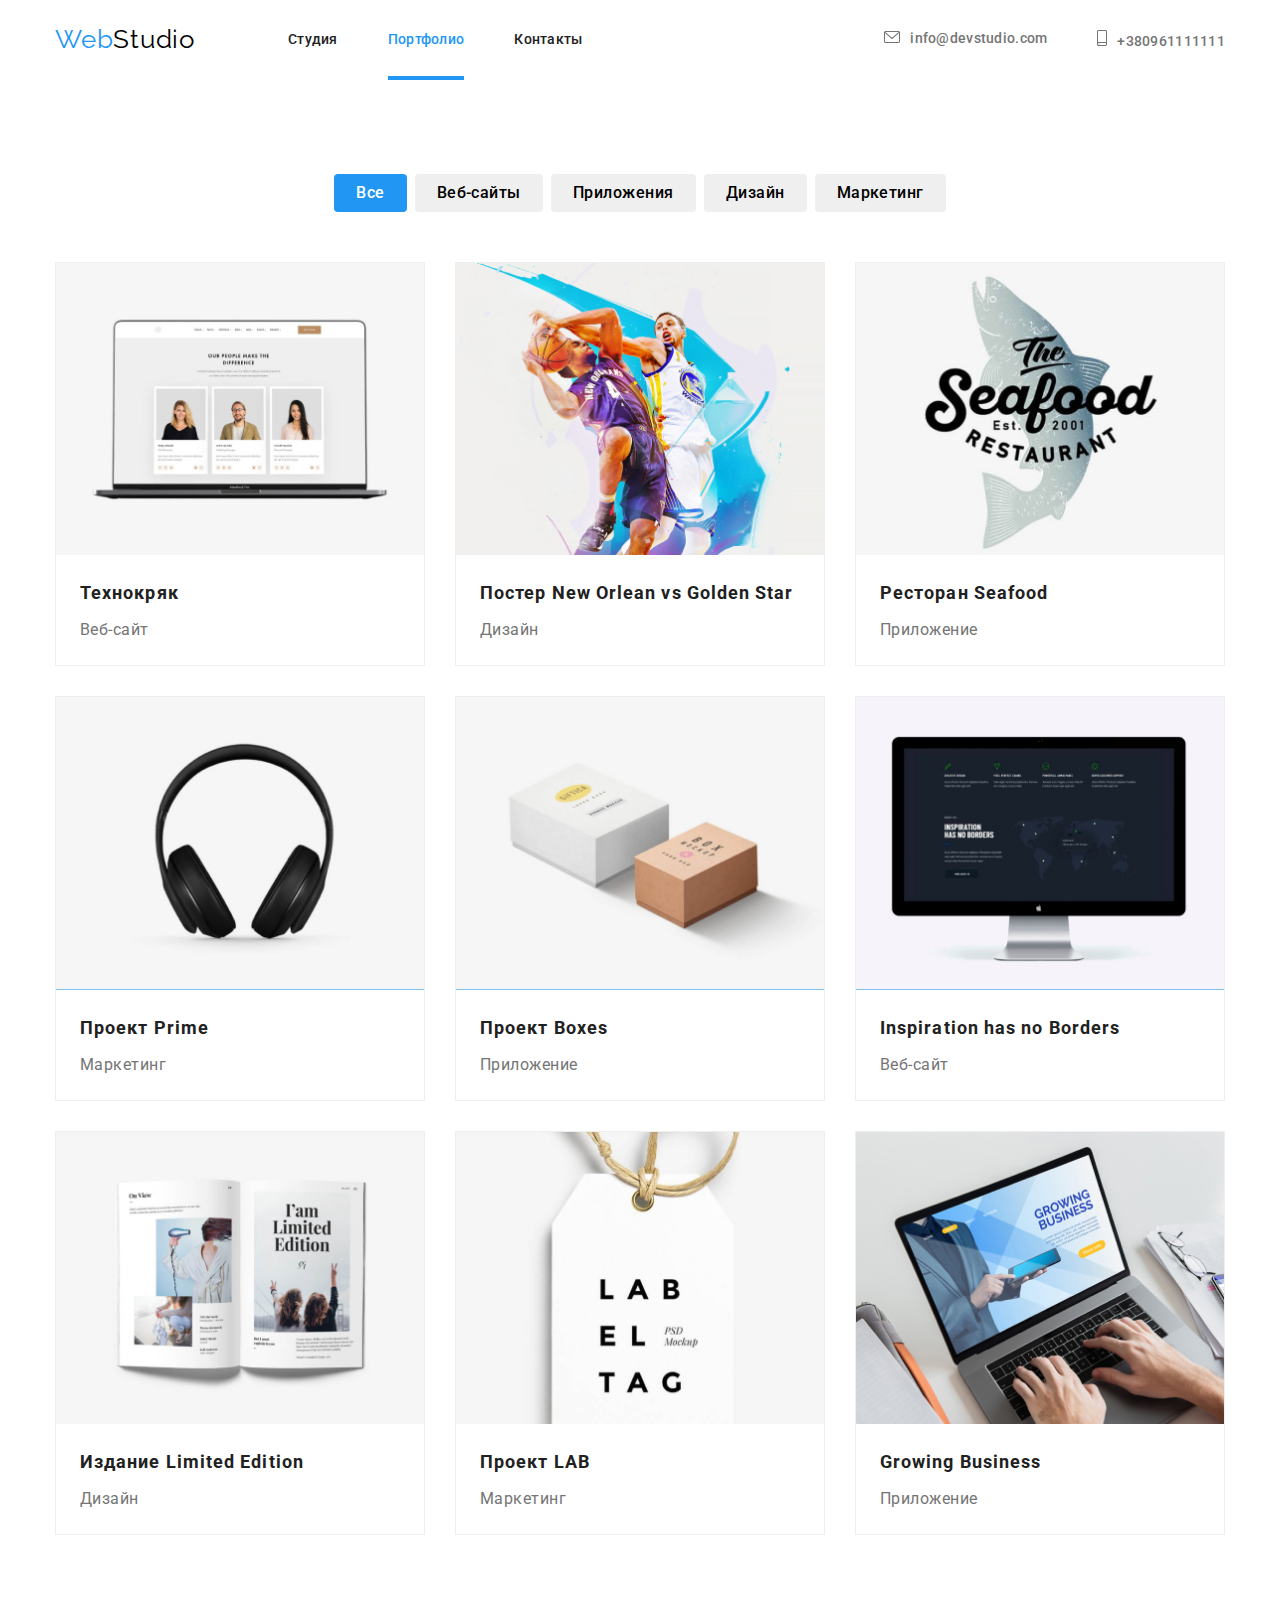
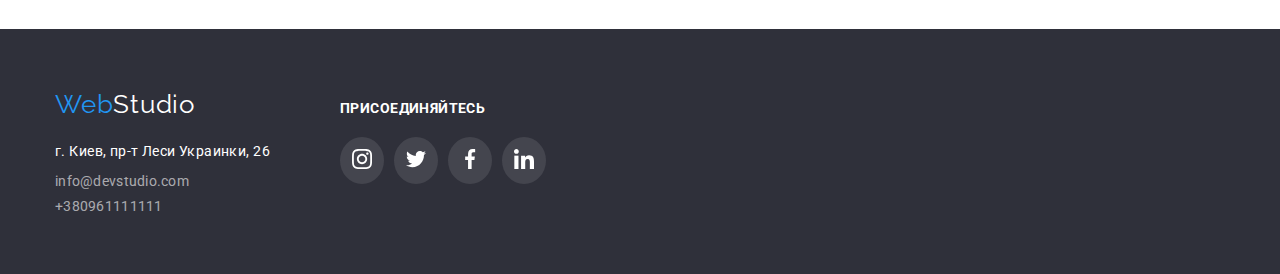
==== partfolio.html @ 58f903c3 "dz7" ====
<!DOCTYPE html>
<html lang="ru">

<head>
    <meta charset="UTF-8">
    <meta http-equiv="X-UA-Compatible" content="IE=edge">
    <meta name="viewport" content="width=device-width, initial-scale=1.0">
    <title>Dommashka2</title>
    <link rel="preconnect" href="https://fonts.gstatic.com" crossorigin>
    <link
        href="https://fonts.googleapis.com/css2?family=Roboto:wght@400;500;600;700;900&family=Raleway:wght@700&display=swap"
        rel="stylesheet">
    <link rel="stylesheet"
        href="https://cdnjs.cloudflare.com/ajax/libs/modern-normalize/1.1.0/modern-normalize.min.css" />
    <link rel="stylesheet" href="./css/styles.css">
</head>

<body>
    <header class="header">
        <div class="container nav-container">
            <nav class="nav">
                <a href="./index.html" class="logo link "><span class="accent">Web</span>Studio</a>
                <ul class="list site-nav">
                    <li class="item"><a href="./index.html" class="nav-link link">Студия</a></li>
                    <li class="item">
                        <div class="site-nav-thumb"><a href="./partfolio.html"
                                class="nav-link link accent hover-attribute">Портфолио</a>
                        </div>
                    </li>
                    <li class="item"><a href="" class="nav-link link">Контакты</a></li>
                </ul>
            </nav>
            <ul class="list contacts">
                <li class="contact-item"><a href="mailto:info@devstudio.com" class="contact-link link" type="email">
                        <svg class="icon-email">
                            <use href="./images/icons2.svg#icon-envelope"></use>
                        </svg>info@devstudio.com</a></li>
                <li class="contact-item "><a href="tel:+380961111111" class="contact-link link"><svg class="icon-tel">
                            <use href="./images/icons2.svg#icon-smartphone"></use>
                        </svg>+380961111111</a></li>
            </ul>
        </div>
    </header>
    <main>
        <section class="section">
            <div class="container">
                <h1 class="visually-hidden">Навигация и Портфолио</h1>
                <ul class="list partf-btn-ul">
                    <li class="partf-btn-list"><button class="partf-btn btn-active" type="button">Все</button></li>
                    <li class="partf-btn-list"><button class="partf-btn" type="button">Веб-сайты</button></li>
                    <li class="partf-btn-list"><button class="partf-btn" type="button">Приложения</button></li>
                    <li class="partf-btn-list"><button class="partf-btn" type="button">Дизайн</button></li>
                    <li class="partf-btn-list"><button class="partf-btn" type="button">Маркетинг</button></li>
                </ul>
                <ul class="list partf-block">
                    <li class="partf-item">
                        <!--<a href="">-->
                        <div class="partf-item-thumb">
                            <img src="./images/k.jpg" alt="portfolio1" width="370" height="294">
                            <p class="partf-item-overlay">Ресурс пропонує комплексні пропозиції з різним рівнем
                                функціоналу та сервісів. Все це
                                дозволить відвідувачу отримати
                                вичерпні відомості про компанію чи приватну особу.</p>
                        </div>
                        <div class="partf-text">
                            <h3 class="partf-img-text">Технокряк</h3>
                            <p class="partf-img-low-text">Веб-сайт</p>
                        </div>
                        <!-- </a>-->
                    </li>
                    <li class="partf-item">
                        <!--<a href="">-->
                        <div class="partf-item-thumb">
                            <img src="./images/k-1.jpg" alt="portfolio2" width="370" height="294">
                            <p class="partf-item-overlay">Ресурс пропонує комплексні пропозиції з різним рівнем
                                функціоналу та сервісів. Все це
                                дозволить відвідувачу отримати
                                вичерпні відомості про компанію чи приватну особу.</p>
                        </div>
                        <div class="partf-text">
                            <h3 class="partf-img-text">Постер New Orlean vs Golden Star</h3>
                            <p class="partf-img-low-text">Дизайн</p>
                        </div>
                        <!-- </a>-->
                    </li>
                    <li class="partf-item">
                        <!--<a href="">-->
                        <div class="partf-item-thumb">
                            <img src="./images/k-2.jpg" alt="portfolio3" width="370" height="294">
                            <p class="partf-item-overlay">Ресурс пропонує комплексні пропозиції з різним рівнем
                                функціоналу та сервісів. Все це
                                дозволить відвідувачу отримати
                                вичерпні відомості про компанію чи приватну особу.</p>
                        </div>
                        <div class="partf-text">
                            <h3 class="partf-img-text">Ресторан Seafood</h3>
                            <p class="partf-img-low-text">Приложение</p>
                        </div>
                        <!-- </a>-->
                    </li>
                    <li class="partf-item">
                        <!--<a href="">-->
                        <div class="partf-item-thumb">
                            <img src="./images/k-3.jpg" alt="portfolio4" width="370" height="294">
                            <p class="partf-item-overlay">Ресурс пропонує комплексні пропозиції з різним рівнем
                                функціоналу та сервісів. Все це
                                дозволить відвідувачу отримати
                                вичерпні відомості про компанію чи приватну особу.</p>
                        </div>
                        <div class="partf-text">
                            <h3 class="partf-img-text">Проект Prime</h3>
                            <p class="partf-img-low-text">Маркетинг</p>
                        </div>
                        <!-- </a>-->
                    </li>
                    <li class="partf-item">
                        <!--<a href="">-->
                        <div class="partf-item-thumb">
                            <img src="./images/k-4.jpg" alt="portfolio5" width="370" height="294">
                            <p class="partf-item-overlay">Ресурс пропонує комплексні пропозиції з різним рівнем
                                функціоналу та сервісів. Все це
                                дозволить відвідувачу отримати
                                вичерпні відомості про компанію чи приватну особу.</p>
                        </div>
                        <div class="partf-text">
                            <h3 class="partf-img-text">Проект Boxes</h3>
                            <p class="partf-img-low-text">Приложение</p>
                        </div>
                        <!-- </a>-->
                    </li>
                    <li class="partf-item">
                        <!--<a href="">-->
                        <div class="partf-item-thumb">
                            <img src="./images/k-5.jpg" alt="portfolio6" width="370" height="294">
                            <p class="partf-item-overlay">Ресурс пропонує комплексні пропозиції з різним рівнем
                                функціоналу та сервісів. Все це
                                дозволить відвідувачу отримати
                                вичерпні відомості про компанію чи приватну особу.</p>
                        </div>
                        <div class="partf-text">
                            <h3 class="partf-img-text">Inspiration has no Borders</h3>
                            <p class="partf-img-low-text">Веб-сайт</p>
                        </div>
                        <!-- </a>-->
                    </li>
                    <li class="partf-item">
                        <!--<a href="">-->
                        <div class="partf-item-thumb">
                            <img src="./images/k-6.jpg" alt="portfolio7" width="370" height="294">
                            <p class="partf-item-overlay">Ресурс пропонує комплексні пропозиції з різним рівнем
                                функціоналу та сервісів. Все це
                                дозволить відвідувачу отримати
                                вичерпні відомості про компанію чи приватну особу.</p>
                        </div>
                        <div class="partf-text">
                            <h3 class="partf-img-text">Издание Limited Edition</h3>
                            <p class="partf-img-low-text">Дизайн</p>
                        </div>
                        <!-- </a>-->
                    </li>
                    <li class="partf-item">
                        <!--<a href="">-->
                        <div class="partf-item-thumb">
                            <img src="./images/k-7.jpg" alt="portfolio8" width="370" height="294">
                            <p class="partf-item-overlay">Ресурс пропонує комплексні пропозиції з різним рівнем
                                функціоналу та сервісів. Все це
                                дозволить відвідувачу отримати
                                вичерпні відомості про компанію чи приватну особу.</p>
                        </div>
                        <div class="partf-text">
                            <h3 class="partf-img-text">Проект LAB</h3>
                            <p class="partf-img-low-text">Маркетинг</p>
                        </div>
                        <!-- </a>-->
                    </li>
                    <li class="partf-item">
                        <!--<a href="">-->
                        <div class="partf-item-thumb">
                            <img src="./images/k-8.jpg" alt="portfolio9" width="370" height="294">
                            <p class="partf-item-overlay">Ресурс пропонує комплексні пропозиції з різним рівнем
                                функціоналу та сервісів. Все це
                                дозволить відвідувачу отримати
                                вичерпні відомості про компанію чи приватну особу.</p>
                        </div>
                        <div class="partf-text">
                            <h3 class="partf-img-text">Growing Business</h3>
                            <p class="partf-img-low-text">Приложение</p>
                        </div>
                        <!-- </a>-->
                    </li>
                </ul>
            </div>
        </section>
    </main>
    <footer class="footer">
        <div class="container div-footer">
            <div>
                <a href="./index.html" class="footer-logo link"><span class="accent">Web</span>Studio</a>
                <address class="address">
                    г. Киев, пр-т Леси Украинки, 26
                </address>
                <ul class="list footer-list">
                    <li class="footer-item"><a href="mailto:info@devstudio.com" class="contact-link-bottom link"
                            type="email">info@devstudio.com</a></li>
                    <li class="footer-item"><a href="tel:+380961111111"
                            class="contact-link-bottom link">+380961111111</a>
                    </li>
                </ul>
            </div>
            <div class="social">
                <h2 class="social-tittle">ПРИСОЕДИНЯЙТЕСЬ</h2>
                <ul class="social-list">
                    <li class="social-item"><a href="" class="social-link">
                            <svg width="20" height="20" class="social-icon">
                                <use href="./images/icons1.svg#icon-instagram"></use>
                            </svg>
                        </a>
                    </li>
                    <li class="social-item"><a href="" class="social-link">
                            <svg width="20" height="20" class="social-icon">
                                <use href="./images/icons1.svg#icon-twitter"></use>
                            </svg>
                        </a>
                    </li>
                    <li class="social-item"><a href="" class="social-link">
                            <svg width="20" height="20" class="social-icon">
                                <use href="./images/icons1.svg#icon-facebook"></use>
                            </svg>
                        </a>
                    </li>
                    <li class="social-item"><a href="" class="social-link">
                            <svg width="20" height="20" class="social-icon">
                                <use href="./images/icons1.svg#icon-linkedin"></use>
                            </svg>
                        </a>
                    </li>
                </ul>
            </div>
        </div>
    </footer>

</body>

</html>
---- css/styles.css ----
html {
    box-sizing: border-box;
}

*,
*::after,
*::before {
    box-sizing: inherit;
}

:root {
    --primary-text-color: #212121;
    --tittle-text-color: #757575;
    --text-color: #000000;
    --accent-color: #2196F3;
    --white-color: #ffffff;
    --primary-white-color: #F5F4FA;
    --background-color: #2F303A;
    --contakt-color: rgba(255, 255, 255, 0.6);
}

body {
    font-family: 'Roboto';
    color: var(--primary-text-color);
    letter-spacing: 0.02em;
    font-size: 14px;
    background: var(--white-color);
    padding-top: 80px;
}

h1,
h2,
h3,
h4,
h5,
h6,
p {
    margin-top: 0;
}

img {
    display: block;
    max-width: 100%;
    height: auto;
}

.section {
    padding-top: 94px;
    padding-bottom: 94px;
}

.container {
    width: 1200px;
    margin-left: auto;
    margin-right: auto;
    padding-left: 15px;
    padding-right: 15px;
}

.link {
    text-decoration: none;
    color: inherit;
}

.list {
    list-style: none;
    padding-left: 0;
    margin: 0;
}

.current {
    color: var(--accent-color);
}

.header {
    padding-top: 24px;
    padding-bottom: 25px;

    position: fixed;
    width: 100%;
    max-height: 80px;
    background-color: var(--white-color);
    top: 0;
    left: 0;
    z-index: 100;
    /*height: 80px;
    background-color: var(--white-color);
    margin-left: auto;
    margin-right: auto;*/


}

.nav-container {
    display: block;
    display: flex;
    align-items: center;
}

.nav {
    display: block;
    display: flex;
    align-items: center;
}

.site-nav {
    display: flex;
}

.site-nav-thumb {
    position: relative;
}

.item {
    position: relative;
}

.site-nav .item:not(:last-child) {
    margin-right: 50px;
}

.logo {
    font-family: 'Raleway';
    font-size: 26px;
    line-height: 1.2;
    letter-spacing: 0.03em;
    color: var(--text-color);

    display: flex;
    margin-right: 93px;
}

.hover-attribute::before {
    position: absolute;
    left: 0;
    bottom: -32px;



    display: block;
    content: "";
    width: 100%;
    height: 4px;
    background-color: var(--accent-color);
}

.nav-link {
    font-weight: 500;
    line-height: 1.14;
    color: inherit;
}

.contacts {
    display: flex;
    margin-left: auto;
}

.contacts .contact-item+.contact-item {
    margin-left: 50px;
}

.contact-link {
    color: var(--tittle-text-color);
    font-weight: 500;
    line-height: 1.14;
}

.contact-link-bottom {
    color: var(--contakt-color);
}

.contact-link:hover,
.contact-link:focus,
.contact-link-bottom:hover,
.contact-link-bottom:focus {
    color: var(--accent-color)
}

.nav-link:hover,
.nav-link:active,
.nav-link:focus {
    color: var(--accent-color);
}

.icon-email {
    width: 23px;
    height: 12px;
    margin-right: 10px;
    fill: currentColor;
}

.icon-tel {
    width: 10px;
    height: 16px;
    margin-right: 10px;
    fill: currentColor;
}

.accent {
    color: var(--accent-color);
}

.hero {
    text-align: center;
    padding-top: 200px;
    padding-bottom: 200px;
}

.overlay {
    max-width: 1600px;
    height: 600px;
    margin-left: auto;
    margin-right: auto;
    background-image: linear-gradient(to right,
            rgba(47, 48, 58, 0.4),
            rgba(47, 48, 58, 0.4)),
        url(../images/hero-bakg.jpg);
}

.hero-text {
    margin-top: 0px;
    margin-bottom: 30px;
    font-weight: 900;
    font-size: 44px;
    line-height: 1.36;
    letter-spacing: 0.06em;
    text-transform: uppercase;
    color: var(--white-color);

    width: 696px;
    margin-left: auto;
    margin-right: auto;

}

.hero-btn {
    width: 200px;
    height: 50px;
    border-radius: 4px;
    background: var(--accent-color);
    font-family: 'Roboto';
    font-size: 16px;
    line-height: 1.87;
    color: var(--white-color);
    cursor: pointer;

    display: inline-block;
    border: none;
}

.partf-btn {
    font-family: inherit;
    border-radius: 4px;
    font-weight: 500;
    font-size: 16px;
    line-height: 1.62;
    text-align: center;
    letter-spacing: 0.03em;

    border: none;
    padding-top: 6px;
    padding-bottom: 6px;
    padding-left: 22px;
    padding-right: 22px;
}

.partf-btn:hover,
.partf-btn:focus {
    background: var(--accent-color);
    color: var(--white-color);
    cursor: pointer;

    box-shadow: 0px 3px 1px rgba(0, 0, 0, 0.1), 0px 1px 2px rgba(0, 0, 0, 0.08), 0px 2px 2px rgba(0, 0, 0, 0.12);
}

.partf-item-thumb {
    position: relative;
    overflow: hidden;
}

.partf-item-overlay {
    position: absolute;
    bottom: 0;
    left: 0;
    transform: translateY(100%);

    width: 100%;
    height: 100%;
    padding: 30px;
    margin: 0;

    font-family: 'Roboto';
    font-size: 18px;
    line-height: 1.55;
    letter-spacing: 0.03em;
    color: #FFFFFF;
    background-color: rgba(33, 150, 243, 0.9);

    transition: transform 250ms ease-in-out;
}


.btn-active {
    background: var(--accent-color);
    color: var(--white-color);
    cursor: pointer;
}

.future {
    padding-bottom: 0px;
}

.future-list {
    display: flex;
}

.future-item:nth-child(1)::before {
    content: "";
    display: block;
    height: 120px;
    background-image: url(../images/icons/antenna1.svg);
    background-repeat: no-repeat;
    background-position: center;
    background-color: #F5F4FA;
    margin-bottom: 30px;
}

.future-item:nth-child(2)::before {
    content: "";
    display: block;
    height: 120px;
    background-image: url(../images/icons/clock1.svg);
    background-repeat: no-repeat;
    background-position: center;
    background-color: #F5F4FA;
    margin-bottom: 30px;
}

.future-item:nth-child(3)::before {
    content: "";
    display: block;
    height: 120px;
    background-image: url(../images/icons/diagram1.svg);
    background-repeat: no-repeat;
    background-position: center;
    background-color: #F5F4FA;
    margin-bottom: 30px;
}

.future-item:nth-child(4)::before {
    content: "";
    display: block;
    height: 120px;
    background-image: url(../images/icons/astronaut1.svg);
    background-repeat: no-repeat;
    background-position: center;
    background-color: #F5F4FA;
    margin-bottom: 30px;
}

.future-item {
    text-align: left;
}

.future-item+.future-item {
    margin-left: 30px;
}

.future-title-text {
    font-size: 14px;
    line-height: 1.71;
    text-transform: uppercase;

    margin-bottom: 10px;
}

.future-low-text {
    line-height: 1.2;
    letter-spacing: 0.03em;
    color: var(--tittle-text-color);
}

.work-list {
    display: flex;
}

.work-item-box {
    position: relative;
}

.work-item-text {
    position: absolute;
    bottom: 0;
    left: 0;
    padding-top: 27px;
    /*
    padding-bottom: 27px;
    padding-left: 107px;
    padding-right: 107px;*/


    width: 100%;
    height: 70px;
    margin: 0;
    background-color: rgba(47, 48, 58, 0.8);
    color: var(--white-color);

    line-height: 1.14;
    text-align: center;
    letter-spacing: 0.03em;
    text-transform: uppercase;
}

.work-list .work-item:not(:last-child) {
    margin-right: 30px;
}

.team {
    background: var(--primary-white-color);
}

.team-list {
    display: flex;
}

.team-item {
    background: #ffffff;
    box-shadow: 0px 1px 3px rgba(0, 0, 0, 0.12),
        0px 1px 1px rgba(0, 0, 0, 0.14),
        0px 2px 1px rgba(0, 0, 0, 0.2);
    border-radius: 0px 0px 4px 4px;
}

.team-item:not(:last-child) {
    margin-right: 30px;
}

.link-team {
    display: block;
    padding: 12px;

    color: #AFB1B8;

    width: 44px;
    height: 44px;
}

.link-team:hover,
.link-team:focus {
    background-color: var(--accent-color);
    border-radius: 50%;
    color: var(--white-color);
}

.link-team-item:not(:last-child) {
    margin-right: 10px;
}

.team-social-icon {
    fill: currentColor;
}

.client {
    list-style: none;
    display: flex;
    justify-content: center;
    margin-top: 0px;
    margin-bottom: 0px;
}

.client-box {
    padding-left: 32px;
    padding-right: 32px;
    padding-top: 16px;
    padding-bottom: 16px;

    border: 1px solid #AFB1B8;
    border-radius: 4px;
    color: #AFB1B8;
}

.client-box:not(:last-child) {
    margin-right: 30px;
}

.client-box:hover,
.client-box:focus {
    border-color: var(--accent-color);
    color: var(--accent-color);
}

.client-link {
    color: currentColor;
}

.client-icon {
    fill: currentColor;
}

.partf-img-text {
    font-size: 18px;
    line-height: 2;

    letter-spacing: 0.06em;
    margin-bottom: 4px;

}

.partf-img-low-text {
    font-size: 16px;
    line-height: 1.87;

    letter-spacing: 0.03em;
    color: var(--tittle-text-color);
    margin-bottom: 0px;
}

.img-team-text {
    padding-bottom: 30px;
    padding-top: 30px;
}

.team-text {
    font-weight: 500;
    font-size: 16px;
    line-height: 1.18;

    text-align: center;
    letter-spacing: 0.03em;
    margin-bottom: 10px;
}

.team-low-text {
    font-weight: 400;
    font-size: 16px;
    line-height: 1.18;
    color: var(--tittle-text-color);
    text-align: center;
    letter-spacing: 0.03em;

    margin-bottom: 0px;

}

.link-team-box {
    display: flex;
    margin-top: 16px;
    padding-right: 32px;
    padding-left: 32px;
    list-style: none;

}

.section-tittle {
    font-family: 'Roboto';
    font-size: 36px;
    line-height: 1.16;
    text-align: center;
    letter-spacing: 0.03em;

    margin-bottom: 50px;
}

.visually-hidden {
    position: absolute;
    width: 1px;
    height: 1px;
    margin: -1px;
    border: 0;
    padding: 0;
    white-space: nowrap;
    clip-path: inset(100%);
    clip: rect(0 0 0 0);
    overflow: hidden;
}

.partf-btn-ul {
    display: flex;
    justify-content: center;
    margin-bottom: 50px;
}

.partf-btn-list:not(:last-child) {
    margin-right: 8px;
}

.partf-block {
    display: flex;
    flex-wrap: wrap;
}

.partf-item {
    width: 370px;
    margin-right: 30px;

    background: #FFFFFF;
    border: 1px solid #EEEEEE;
}

.partf-item:hover .partf-item-overlay {
    transform: translateY(0);
}

.partf-item:hover,
.partf-item:focus {
    box-shadow: 0px 1px 1px rgba(0, 0, 0, 0.12), 0px 4px 4px rgba(0, 0, 0, 0.06), 1px 4px 6px rgba(0, 0, 0, 0.16);

}

.partf-text {
    padding-left: 24px;
    padding-right: 24px;
    padding-top: 20px;
    padding-bottom: 20px;
}

.partf-item:nth-child(3n+3) {
    margin-right: 0px;
}

.partf-item:nth-last-child(-n+3) {
    margin-top: 30px;
}

.partf-item:nth-child(-n+3) {
    margin-bottom: 30px;
}

.div-footer {
    display: flex;
}

.address {
    font-style: normal;
    line-height: 1.71;
    letter-spacing: 0.03em;
    color: var(--white-color);

    margin-top: 20px;
}

.footer-list {
    margin-top: 9px;
}

.footer-item:not(:last-child) {
    margin-bottom: 9px;
}

.footer-logo {
    color: var(--white-color);
    font-family: 'Raleway';
    font-size: 26px;
    line-height: 1.2;
    letter-spacing: 0.03em;
}

.social {
    padding-top: 12px;
    padding-left: 70px;
}

.social-item {
    width: 44px;
    height: 44px;
}

.social-tittle {
    font-size: 14px;
    line-height: 1.14;
    letter-spacing: 0.03em;
    margin-bottom: 20px;

    color: var(--white-color);
}

.social-list {
    list-style: none;
    display: flex;
    margin-top: 0px;
    margin-bottom: 0px;

    padding-left: 0px;
}

.social-link {
    display: inline-block;
    padding: 12px;
    color: var(--white-color);
    background-color: rgba(255, 255, 255, 0.1);
    border-radius: 50%;
}

.social-link:hover,
.social-link:focus {
    background-color: var(--accent-color);
}

.social-item:not(:last-child) {
    margin-right: 10px;
}

.social-icon {
    fill: var(--white-color)
}

.footer {
    background: var(--background-color);
    padding-top: 60px;
    padding-bottom: 60px;
}

.footer-form-container {
    padding-left: 93px;
    padding-top: 12px;
}

.footer-form-tittle {
    font-family: 'Roboto';
    font-style: normal;
    font-weight: 700;
    font-size: 14px;
    line-height: 1.2;
    letter-spacing: 0.03em;
    text-transform: uppercase;
    margin-bottom: 20px;

    color: #FFFFFF;
}

.footer-form {
    display: flex;
    align-items: center;
}

.footer-form-input {
    width: 358px;
    height: 50px;
    padding-left: 16px;
    border: 1px solid rgba(255, 255, 255, 0.3);
    filter: drop-shadow(0px 4px 4px rgba(0, 0, 0, 0.15));
    border-radius: 4px;
    box-sizing: border-box;
    background: #2F303A;

    color: var(--white-color);
}

.icon-contact-form {
    position: absolute;
    top: 50%;
    left: 10px;
    display: inline-block;
    width: 20px;
    height: 20px;
}

.footer-form-btn {
    width: 200px;
    height: 50px;
    font-family: 'Roboto';
    font-style: normal;
    font-weight: 700;
    font-size: 16px;
    line-height: 1.87;
    cursor: pointer;
    padding-left: 28px;
    padding-top: 10px;
    padding-right: 28px;
    padding-bottom: 10px;
    margin-left: 12px;

    display: flex;
    align-items: center;
    text-align: center;
    letter-spacing: 0.06em;

    color: #FFFFFF;

    background: #2196F3;
    box-shadow: 0px 4px 4px rgba(0, 0, 0, 0.15);
    border-radius: 4px;
    border-color: #2196F3;
}

.footer-form-svg {
    width: 24px;
    height: 24px;
    margin-left: 10px;
}

/*------Modal window--------*/
.backdrop.is-hidden {
    opacity: 0;
    pointer-events: none;
}

.backdrop {
    position: fixed;
    top: 0;
    left: 0;
    width: 100%;
    height: 100%;
    background-color: rgba(72, 72, 72, 0.6);
    transition: opacity 250ms ease-in-out;

}

.modal {
    width: 528px;
    height: 581px;
    background-color: #FFFFFF;
    position: absolute;
    top: 50%;
    left: 50%;
    transform: translate(-50%, -50%);

    box-shadow: 0px 1px 3px rgba(0, 0, 0, 0.12), 0px 1px 1px rgba(0, 0, 0, 0.14), 0px 2px 1px rgba(0, 0, 0, 0.2);
    border-radius: 4px;
}

.modal-btn {
    position: absolute;
    top: 8px;
    right: 8px;

    background-color: #ffffff;

    width: 30px;
    height: 30px;
    border: 1px solid rgba(0, 0, 0, 0.1);
    border-radius: 50%;
    display: flex;
    justify-content: center;
    align-items: center;

    cursor: pointer;

}

.modal-btn-icon {
    width: 11px;
    height: 11px;
}

.modal-btn:hover {
    color: var(--accent-color);
}

.modal-btn:hover>.modal-btn-icon {
    fill: currentColor;
}

.modal-form-container {
    padding-top: 40px;
    padding-left: 41px;
    padding-right: 39px;
    padding-bottom: 40px;

}

.modal-form-tittle {
    margin-bottom: 12px;

    font-family: 'Roboto';
    font-style: normal;
    font-size: 20px;
    line-height: 1.15;
    text-align: center;
    letter-spacing: 0.03em;

    color: #212121;
}

.contact-form {
    display: flex;
    flex-direction: column;
    align-items: center;
}

.contact-form-group {
    display: flex;
    flex-direction: column;
    align-items: center;
}

.contact-form-feeld {
    position: relative;
}

.contact-form-feeld:not(:last-child) {
    margin-bottom: 10px;
}

.contact-form-label {
    display: inline-block;
    margin-bottom: 4px;

    font-family: 'Roboto';
    font-style: normal;
    font-weight: 400;
    font-size: 12px;
    line-height: 1.16;

    letter-spacing: 0.01em;

    color: #757575;
}

.contact-form-input {
    width: 448px;
    height: 40px;
    box-sizing: border-box;
    border: 1px solid rgba(33, 33, 33, 0.2);
    border-radius: 4px;
    padding-left: 35px;
    outline: rgba(33, 33, 33, 0.2);
}

.contact-form-input:hover,
.contact-form-input:focus,
.contact-form-textarea:hover,
.contact-form-textarea:focus {
    border-color: var(--accent-color);
    outline: var(--accent-color);
}


.contact-form-input:hover+.icon-contact-form>.icon-contact-form-svg,
.contact-form-input:focus+.icon-contact-form>.icon-contact-form-svg {
    fill: var(--accent-color);
}

.contact-form-textarea {
    width: 448px;
    height: 120px;
    resize: none;
    box-sizing: border-box;
    border: 1px solid rgba(33, 33, 33, 0.2);
    border-radius: 4px;
    padding-left: 16px;
    padding-top: 12px;

}

.contact-form-checkbox {
    margin-top: 20px;
}

.checkbox-link {
    color: var(--accent-color);
}

.checkbox-text {
    user-select: none;
}

.contact-form-custom {
    display: inline-flex;
    justify-content: center;
    align-items: center;


    margin-right: 7px;
    width: 15px;
    height: 15px;
    outline: 2px solid #000000;
    outline-offset: -2px;
    border-radius: 2px;
    transition: background-color 250ms ease-in-out;
}

.checkbox:checked+.contact-form-custom {
    background-color: #2196F3;
    outline: 2px solid #2196F3;
}

.modal-btn-form {
    font-family: 'Roboto';
    font-style: normal;
    font-weight: 700;
    font-size: 16px;
    line-height: 1.87;
    letter-spacing: 0.06em;
    width: 200px;
    height: 50px;
    cursor: pointer;

    color: #FFFFFF;

    background-color: rgb(33, 150, 243);
    box-shadow: 0px 4px 4px rgba(0, 0, 0, 0.15);
    border-radius: 4px;
    border-color: #2196F3;
    transition: background-color 250ms ease-in-out;

    margin-top: 30px;
}

.modal-btn-form:hover {
    background-color: rgb(24, 140, 232);
}
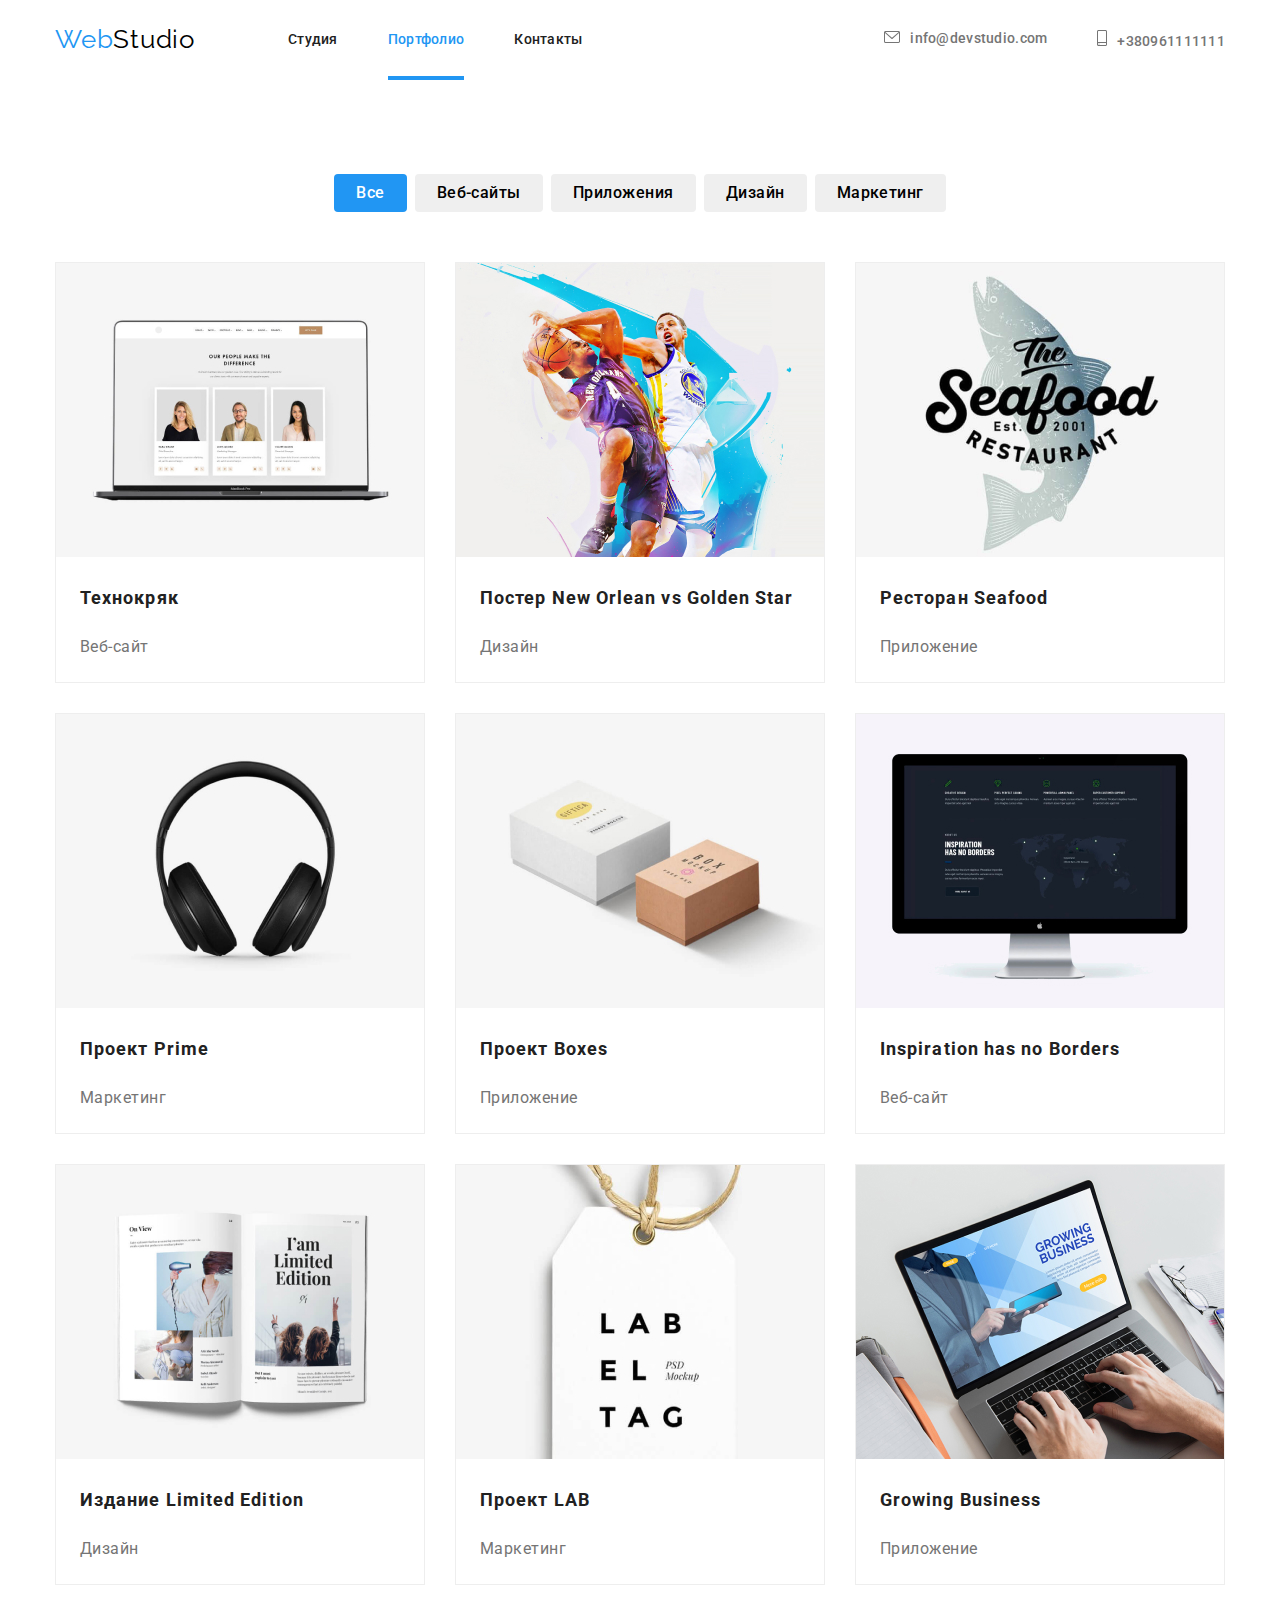
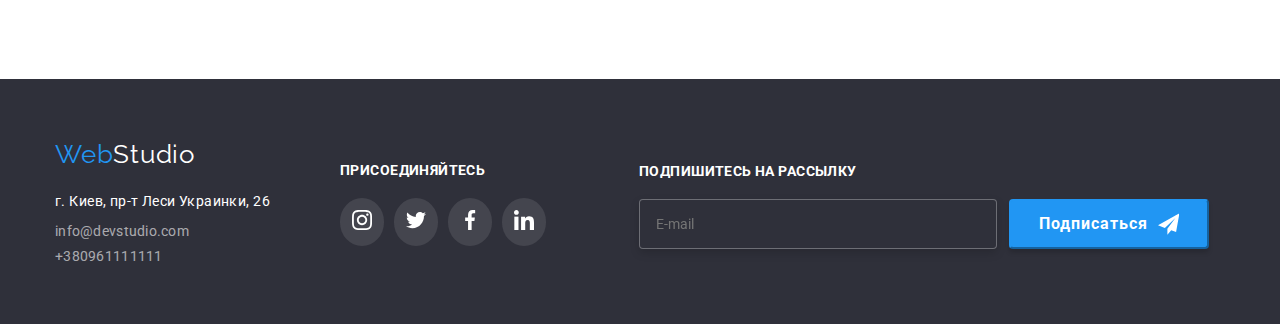
==== commit 816f91ed: "dz7" ====
--- a/partfolio.html
+++ b/partfolio.html
@@ -236,6 +236,19 @@
                     </li>
                 </ul>
             </div>
+            <div class="footer-form-container">
+                <h2 class="footer-form-tittle">Подпишитесь на рассылку</h2>
+                <form class="footer-form">
+                    <label>
+                        <input type="email" class="footer-form-input" placeholder="E-mail">
+                    </label>
+                    <button class="footer-form-btn" type="submit">Подписаться <svg class="footer-form-svg">
+                            <use href="./images/symbol-tg.svg#icon-tg">
+                            </use>
+                        </svg></button>
+
+                </form>
+            </div>
         </div>
     </footer>
 
--- a/css/styles.css
+++ b/css/styles.css
@@ -1,4 +1,4 @@
-html {
+/*html {
     box-sizing: border-box;
 }
 
@@ -6,7 +6,7 @@
 *::after,
 *::before {
     box-sizing: inherit;
-}
+}*/
 
 :root {
     --primary-text-color: #212121;
@@ -28,7 +28,7 @@
     padding-top: 80px;
 }
 
-h1,
+/*h1,
 h2,
 h3,
 h4,
@@ -42,7 +42,7 @@
     display: block;
     max-width: 100%;
     height: auto;
-}
+}*/
 
 .section {
     padding-top: 94px;
@@ -217,7 +217,7 @@
         url(../images/hero-bakg.jpg);
 }
 
-.hero-text {
+.hero__text {
     margin-top: 0px;
     margin-bottom: 30px;
     font-weight: 900;
@@ -233,7 +233,7 @@
 
 }
 
-.hero-btn {
+.hero__btn {
     width: 200px;
     height: 50px;
     border-radius: 4px;
@@ -306,15 +306,15 @@
     cursor: pointer;
 }
 
-.future {
+/*.future {
     padding-bottom: 0px;
 }
 
-.future-list {
-    display: flex;
-}
-
-.future-item:nth-child(1)::before {
+.future__list {
+    display: flex;
+}
+
+.future__item:nth-child(1)::before {
     content: "";
     display: block;
     height: 120px;
@@ -325,7 +325,7 @@
     margin-bottom: 30px;
 }
 
-.future-item:nth-child(2)::before {
+.future__item:nth-child(2)::before {
     content: "";
     display: block;
     height: 120px;
@@ -336,7 +336,7 @@
     margin-bottom: 30px;
 }
 
-.future-item:nth-child(3)::before {
+.future__item:nth-child(3)::before {
     content: "";
     display: block;
     height: 120px;
@@ -347,7 +347,7 @@
     margin-bottom: 30px;
 }
 
-.future-item:nth-child(4)::before {
+.future__item:nth-child(4)::before {
     content: "";
     display: block;
     height: 120px;
@@ -358,15 +358,15 @@
     margin-bottom: 30px;
 }
 
-.future-item {
+.future__item {
     text-align: left;
 }
 
-.future-item+.future-item {
+.future__item+.future-item {
     margin-left: 30px;
 }
 
-.future-title-text {
+.future__title--text {
     font-size: 14px;
     line-height: 1.71;
     text-transform: uppercase;
@@ -374,21 +374,21 @@
     margin-bottom: 10px;
 }
 
-.future-low-text {
+.future__low--text {
     line-height: 1.2;
     letter-spacing: 0.03em;
     color: var(--tittle-text-color);
 }
 
-.work-list {
-    display: flex;
-}
-
-.work-item-box {
+.work__list {
+    display: flex;
+}
+
+.work__item--box {
     position: relative;
 }
 
-.work-item-text {
+.work__item--text {
     position: absolute;
     bottom: 0;
     left: 0;
@@ -396,7 +396,7 @@
     /*
     padding-bottom: 27px;
     padding-left: 107px;
-    padding-right: 107px;*/
+    padding-right: 107px;
 
 
     width: 100%;
@@ -411,7 +411,7 @@
     text-transform: uppercase;
 }
 
-.work-list .work-item:not(:last-child) {
+.work__list .work__item:not(:last-child) {
     margin-right: 30px;
 }
 
@@ -458,7 +458,7 @@
 
 .team-social-icon {
     fill: currentColor;
-}
+}*/
 
 .client {
     list-style: none;
@@ -503,6 +503,7 @@
 
     letter-spacing: 0.06em;
     margin-bottom: 4px;
+    margin-top: 0;
 
 }
 
@@ -515,7 +516,7 @@
     margin-bottom: 0px;
 }
 
-.img-team-text {
+/*.img-team-text {
     padding-bottom: 30px;
     padding-top: 30px;
 }
@@ -549,9 +550,9 @@
     padding-left: 32px;
     list-style: none;
 
-}
-
-.section-tittle {
+}*/
+
+.section__tittle {
     font-family: 'Roboto';
     font-size: 36px;
     line-height: 1.16;
@@ -917,16 +918,14 @@
     outline: rgba(33, 33, 33, 0.2);
 }
 
-.contact-form-input:hover,
+
 .contact-form-input:focus,
-.contact-form-textarea:hover,
 .contact-form-textarea:focus {
     border-color: var(--accent-color);
     outline: var(--accent-color);
 }
 
 
-.contact-form-input:hover+.icon-contact-form>.icon-contact-form-svg,
 .contact-form-input:focus+.icon-contact-form>.icon-contact-form-svg {
     fill: var(--accent-color);
 }
